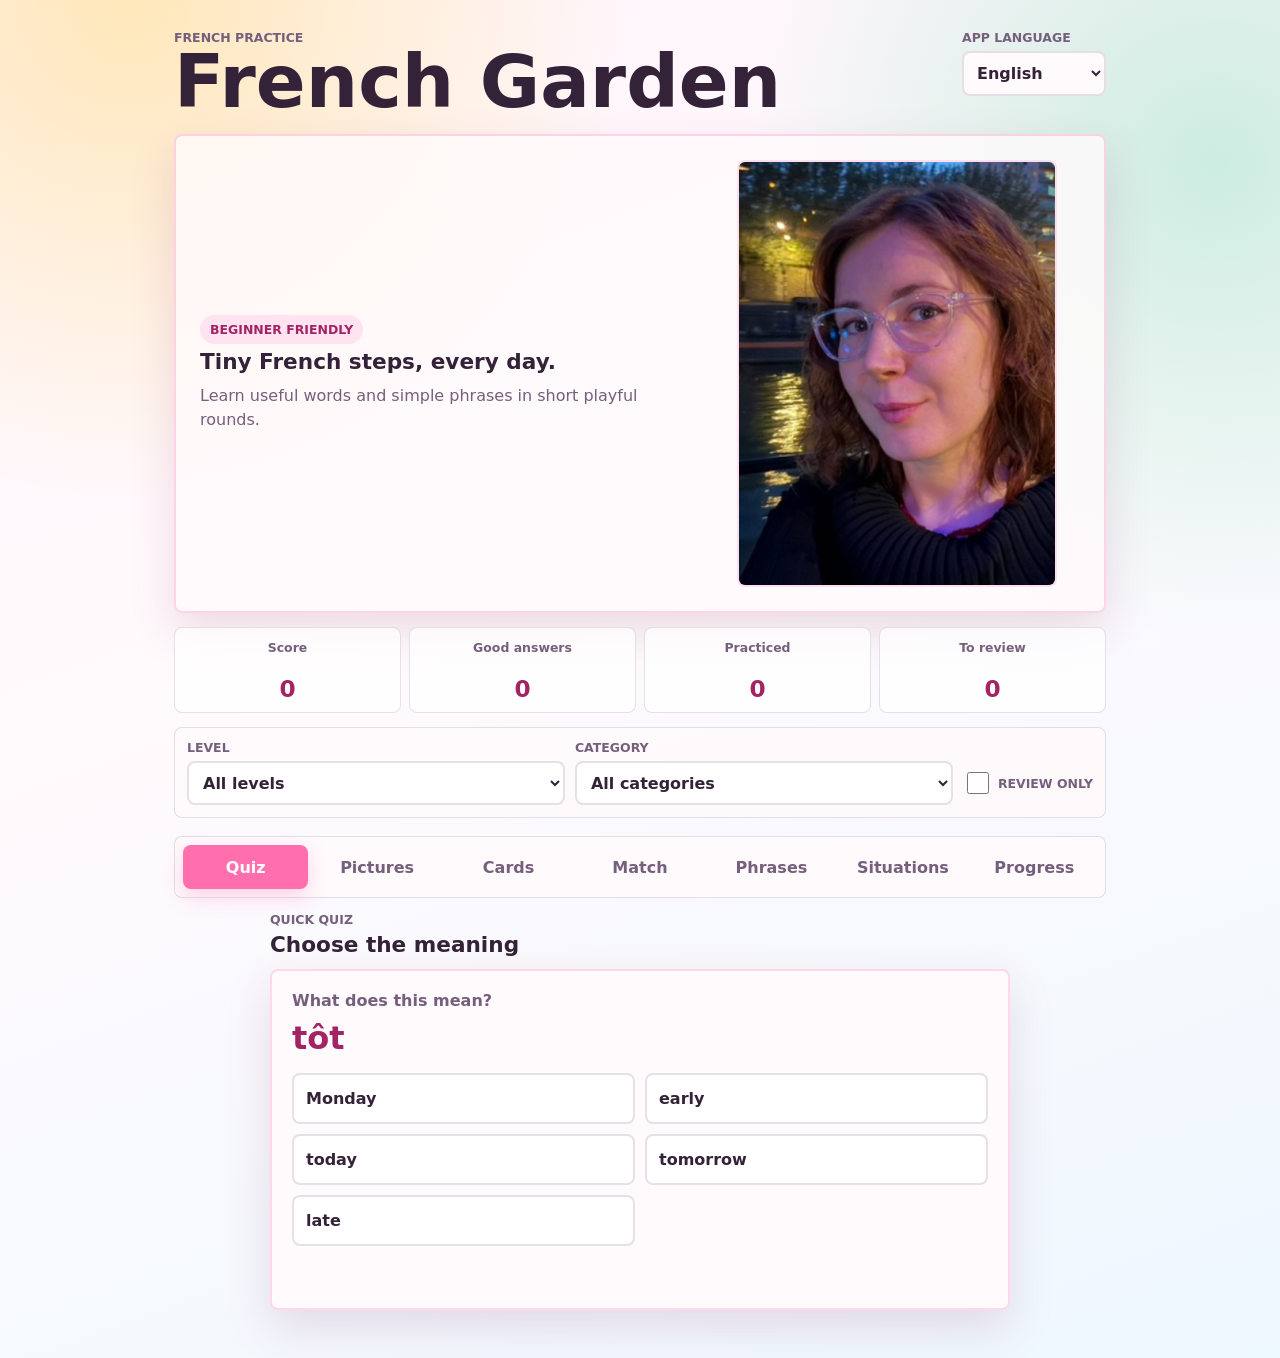
==== index.html @ 0cf95d6f "Fix level category filters" ====
<!doctype html>
<html lang="en">
  <head>
    <meta charset="UTF-8" />
    <meta name="viewport" content="width=device-width, initial-scale=1" />
    <meta
      name="description"
      content="A playful offline French practice app for beginners."
    />
    <title>French Garden</title>
    <link
      rel="icon"
      href="data:image/svg+xml,%3Csvg xmlns='http://www.w3.org/2000/svg' viewBox='0 0 64 64'%3E%3Crect width='64' height='64' rx='14' fill='%23ff6fae'/%3E%3Ccircle cx='32' cy='32' r='20' fill='%23fffafc'/%3E%3Cpath d='M22 35q10 10 20 0' fill='none' stroke='%23ff6fae' stroke-width='5' stroke-linecap='round'/%3E%3Ccircle cx='25' cy='27' r='4' fill='%23342238'/%3E%3Ccircle cx='39' cy='27' r='4' fill='%23342238'/%3E%3C/svg%3E"
    />
    <link rel="stylesheet" href="./styles.css?v=20260525-readable" />
  </head>
  <body>
    <div class="app-shell">
      <header class="topbar">
        <div>
          <p class="eyebrow" data-i18n="appLabel">French practice</p>
          <h1 data-i18n="title">French Garden</h1>
        </div>

        <label class="language-picker">
          <span data-i18n="languageLabel">App language</span>
          <select id="ui-language">
            <option value="en">English</option>
            <option value="be">Беларуская</option>
          </select>
        </label>
      </header>

      <main>
        <section class="hero-panel">
          <div>
            <p class="pill" data-i18n="levelPill">Beginner friendly</p>
            <h2 data-i18n="heroTitle">Tiny French steps, every day.</h2>
            <p data-i18n="heroCopy">
              Learn useful words and simple phrases in short playful rounds.
            </p>
          </div>
          <div class="hero-photo-frame">
            <img
              id="hero-photo"
              class="hero-photo"
              src="./assets/hero/hero-1.jpg"
              alt=""
            />
          </div>
        </section>

        <section class="stats-grid" aria-live="polite">
          <div>
            <span data-i18n="scoreLabel">Score</span>
            <strong id="score">0</strong>
          </div>
          <div>
            <span data-i18n="streakLabel">Good answers</span>
            <strong id="streak">0</strong>
          </div>
          <div>
            <span data-i18n="learnedLabel">Practiced</span>
            <strong id="practiced">0</strong>
          </div>
          <div>
            <span data-i18n="reviewLabel">To review</span>
            <strong id="review-count">0</strong>
          </div>
        </section>

        <section class="filter-panel" aria-label="Practice filters">
          <label>
            <span data-i18n="levelFilterLabel">Level</span>
            <select id="level-filter"></select>
          </label>
          <label>
            <span data-i18n="categoryFilterLabel">Category</span>
            <select id="category-filter"></select>
          </label>
          <label class="review-toggle">
            <input id="review-filter" type="checkbox" />
            <span data-i18n="reviewOnlyLabel">Review only</span>
          </label>
        </section>

        <nav class="tabs" aria-label="Practice sections">
          <button class="tab active" type="button" data-view="quiz">
            <span data-i18n="quizTab">Quiz</span>
          </button>
          <button class="tab" type="button" data-view="pictures">
            <span data-i18n="picturesTab">Pictures</span>
          </button>
          <button class="tab" type="button" data-view="cards">
            <span data-i18n="cardsTab">Cards</span>
          </button>
          <button class="tab" type="button" data-view="match">
            <span data-i18n="matchTab">Match</span>
          </button>
          <button class="tab" type="button" data-view="phrases">
            <span data-i18n="phrasesTab">Phrases</span>
          </button>
          <button class="tab" type="button" data-view="situations">
            <span data-i18n="situationsTab">Situations</span>
          </button>
          <button class="tab" type="button" data-view="progress">
            <span data-i18n="progressTab">Progress</span>
          </button>
        </nav>

        <section id="cards" class="view" aria-labelledby="cards-tab">
          <div class="section-heading">
            <div>
              <p class="eyebrow" data-i18n="cardsEyebrow">Vocabulary</p>
              <h2 data-i18n="cardsTitle">Tap, learn, remember</h2>
            </div>
            <button
              id="shuffle-card"
              class="icon-button"
              type="button"
              data-i18n-title="newCardTitle"
              title="New card"
            >
              ⇄
            </button>
          </div>

          <article class="flashcard" id="flashcard" tabindex="0">
            <p id="card-level"></p>
            <p id="card-category"></p>
            <h3 id="card-french"></h3>
            <p id="card-translation"></p>
            <div class="card-actions">
              <button id="previous-card" class="secondary-button" type="button">
                <span data-i18n="previousButton">Previous</span>
              </button>
              <button id="next-card" class="secondary-button" type="button">
                <span data-i18n="nextButton">Next</span>
              </button>
            </div>
            <div class="card-actions">
              <button id="know-card" class="success-button" type="button">
                <span data-i18n="knowButton">I know it</span>
              </button>
              <button id="review-card" class="warning-button" type="button">
                <span data-i18n="reviewButton">Review later</span>
              </button>
            </div>
          </article>
        </section>

        <section id="quiz" class="view active-view" aria-labelledby="quiz-tab">
          <div class="section-heading">
            <div>
              <p class="eyebrow" data-i18n="quizEyebrow">Quick quiz</p>
              <h2 data-i18n="quizTitle">Choose the meaning</h2>
            </div>
          </div>

          <article class="challenge-card">
            <p class="prompt" data-i18n="quizPrompt">What does this mean?</p>
            <h3 id="quiz-word"></h3>
            <div id="quiz-options" class="option-grid"></div>
            <p id="quiz-feedback" class="feedback"></p>
          </article>
        </section>

        <section id="pictures" class="view" aria-labelledby="pictures-tab">
          <div class="section-heading">
            <div>
              <p class="eyebrow" data-i18n="picturesEyebrow">Picture quiz</p>
              <h2 data-i18n="picturesTitle">Look, then pick French</h2>
            </div>
          </div>

          <article class="challenge-card picture-card">
            <p class="prompt" data-i18n="picturesPrompt">
              What is this in French?
            </p>
            <img id="picture-image" class="picture-image" alt="" />
            <div id="picture-options" class="option-grid"></div>
            <p id="picture-feedback" class="feedback"></p>
          </article>
        </section>

        <section id="match" class="view" aria-labelledby="match-tab">
          <div class="section-heading">
            <div>
              <p class="eyebrow" data-i18n="matchEyebrow">Memory match</p>
              <h2 data-i18n="matchTitle">Pair French with meaning</h2>
            </div>
            <button id="reset-match" class="secondary-button" type="button">
              <span data-i18n="resetButton">Reset</span>
            </button>
          </div>

          <div id="match-board" class="match-board">
            <div>
              <p class="match-row-label" data-i18n="matchFrenchLabel">French</p>
              <div id="match-french-row" class="match-row"></div>
            </div>
            <div>
              <p class="match-row-label" data-i18n="matchMeaningLabel">Meaning</p>
              <div id="match-meaning-row" class="match-row"></div>
            </div>
          </div>
        </section>

        <section id="phrases" class="view" aria-labelledby="phrases-tab">
          <div class="section-heading">
            <div>
              <p class="eyebrow" data-i18n="phrasesEyebrow">Useful phrases</p>
              <h2 data-i18n="phrasesTitle">Complete the sentence</h2>
            </div>
          </div>

          <article class="challenge-card">
            <p id="phrase-translation" class="prompt"></p>
            <h3 id="phrase-text"></h3>
            <div id="phrase-options" class="option-grid"></div>
            <p id="phrase-feedback" class="feedback"></p>
          </article>
        </section>

        <section id="situations" class="view" aria-labelledby="situations-tab">
          <div class="section-heading">
            <div>
              <p class="eyebrow" data-i18n="situationsEyebrow">Mini situations</p>
              <h2 data-i18n="situationsTitle">Practice real moments</h2>
            </div>
          </div>

          <div id="situations-board" class="situations-board"></div>
        </section>

        <section id="progress" class="view" aria-labelledby="progress-tab">
          <div class="progress-panel">
            <div class="section-heading">
              <div>
                <p class="eyebrow" data-i18n="progressEyebrow">Progress</p>
                <h2 data-i18n="progressTitle">Practice by category</h2>
              </div>
            </div>
            <div id="category-progress" class="category-progress"></div>
          </div>

          <div class="reward-panel">
            <div class="section-heading">
              <div>
                <p class="eyebrow" data-i18n="rewardsEyebrow">Rewards</p>
                <h2 data-i18n="rewardsTitle">Little rewards from Sylvain</h2>
              </div>
            </div>
            <p class="reward-instructions" data-i18n="rewardListInstructions">
              Open an unlocked reward, copy the reward image, then paste it in a message to Sylvain.
            </p>
            <div id="reward-list" class="reward-list"></div>
          </div>
        </section>
      </main>
    </div>

    <div id="reward-modal" class="reward-modal" hidden>
      <article
        class="reward-dialog"
        role="dialog"
        aria-modal="true"
        aria-labelledby="reward-modal-title"
      >
        <p class="eyebrow" data-i18n="rewardUnlockedEyebrow">Reward unlocked</p>
        <h2 id="reward-modal-title"></h2>
        <img id="reward-image" class="reward-image" alt="" />
        <p id="reward-modal-text"></p>
        <p class="reward-instructions" data-i18n="rewardCopyInstructions">
          Tap Copy reward image, then open Messages or WhatsApp and paste it to send it to Sylvain.
        </p>
        <div class="reward-actions">
          <button id="reward-copy" class="primary-button" type="button">
            <span data-i18n="copyRewardButton">Copy reward image</span>
          </button>
          <button id="reward-close" class="secondary-button" type="button">
            <span data-i18n="closeRewardButton">Close</span>
          </button>
        </div>
        <p id="reward-helper" class="reward-helper"></p>
      </article>
    </div>

    <script type="module" src="./app.js?v=20260525-filter-fix"></script>
  </body>
</html>
---- styles.css ----
:root {
  color-scheme: light;
  --ink: #342238;
  --muted: #765f7d;
  --pink: #ff6fae;
  --pink-soft: #ffe3f0;
  --mint: #74d7b2;
  --lemon: #ffd76a;
  --blue: #8ec7ff;
  --white: #fffafc;
  --line: rgba(82, 43, 91, 0.14);
  --shadow: 0 18px 45px rgba(145, 57, 107, 0.16);
}

* {
  box-sizing: border-box;
}

body {
  margin: 0;
  min-height: 100vh;
  font-family: Inter, ui-sans-serif, system-ui, -apple-system, BlinkMacSystemFont,
    "Segoe UI", sans-serif;
  background:
    radial-gradient(circle at 10% 0%, rgba(255, 215, 106, 0.45), transparent 28%),
    radial-gradient(circle at 95% 12%, rgba(116, 215, 178, 0.36), transparent 28%),
    linear-gradient(160deg, #fff4fb 0%, #fffafc 42%, #eef8ff 100%);
  color: var(--ink);
}

button,
input,
select {
  font: inherit;
}

button {
  min-height: 44px;
}

.app-shell {
  width: min(100%, 980px);
  margin: 0 auto;
  padding: 18px 14px 32px;
}

.topbar {
  display: flex;
  align-items: flex-start;
  justify-content: space-between;
  gap: 14px;
  margin-bottom: 18px;
}

.eyebrow,
.pill,
.language-picker span {
  margin: 0;
  color: var(--muted);
  font-size: 0.78rem;
  font-weight: 800;
  letter-spacing: 0;
  text-transform: uppercase;
}

h1,
h2,
h3,
p {
  overflow-wrap: anywhere;
}

h1 {
  margin: 2px 0 0;
  font-size: clamp(2rem, 11vw, 4.6rem);
  line-height: 0.94;
}

h2 {
  margin: 6px 0 0;
  font-size: 1.35rem;
  line-height: 1.1;
}

h3 {
  margin: 0;
  font-size: 2rem;
  line-height: 1.05;
}

.language-picker {
  display: grid;
  flex: 0 0 144px;
  gap: 6px;
}

.language-picker select {
  width: 100%;
  border: 2px solid var(--line);
  border-radius: 8px;
  background: var(--white);
  color: var(--ink);
  padding: 10px 9px;
  font-weight: 800;
}

.hero-panel {
  display: grid;
  grid-template-columns: 1fr;
  gap: 18px;
  overflow: hidden;
  border: 2px solid rgba(255, 111, 174, 0.28);
  border-radius: 8px;
  background: rgba(255, 250, 252, 0.78);
  box-shadow: var(--shadow);
  padding: 18px;
}

.hero-panel p:not(.pill) {
  max-width: 58ch;
  margin: 10px 0 0;
  color: var(--muted);
  font-size: 1rem;
  line-height: 1.5;
}

.pill {
  display: inline-flex;
  width: fit-content;
  border-radius: 999px;
  background: var(--pink-soft);
  color: #a22465;
  padding: 7px 10px;
}

.hero-photo-frame {
  justify-self: center;
  overflow: hidden;
  width: min(100%, 320px);
  aspect-ratio: 3 / 4;
  border: 2px solid rgba(255, 111, 174, 0.22);
  border-radius: 8px;
  background: rgba(255, 255, 255, 0.72);
}

.hero-photo {
  display: block;
  width: 100%;
  height: 100%;
  object-fit: cover;
  object-position: center;
}

.stats-grid {
  display: grid;
  grid-template-columns: repeat(4, minmax(0, 1fr));
  gap: 8px;
  margin: 14px 0;
}

.stats-grid div {
  display: grid;
  gap: 5px;
  border: 1px solid var(--line);
  border-radius: 8px;
  background: rgba(255, 255, 255, 0.72);
  padding: 12px 8px;
  text-align: center;
}

.stats-grid span {
  min-height: 32px;
  color: var(--muted);
  font-size: 0.78rem;
  font-weight: 800;
}

.stats-grid strong {
  color: #a22465;
  font-size: 1.45rem;
  line-height: 1;
}

.filter-panel,
.progress-panel,
.reward-panel {
  border: 1px solid var(--line);
  border-radius: 8px;
  background: rgba(255, 250, 252, 0.78);
  padding: 12px;
}

.filter-panel {
  display: grid;
  gap: 10px;
  margin-bottom: 14px;
}

.filter-panel label {
  display: grid;
  gap: 6px;
}

.filter-panel span {
  color: var(--muted);
  font-size: 0.78rem;
  font-weight: 900;
  text-transform: uppercase;
}

.filter-panel select {
  width: 100%;
  border: 2px solid var(--line);
  border-radius: 8px;
  background: white;
  color: var(--ink);
  min-height: 44px;
  padding: 8px 10px;
  font-weight: 800;
}

.review-toggle {
  display: flex !important;
  align-items: center;
  gap: 10px;
  min-height: 44px;
}

.review-toggle input {
  width: 22px;
  height: 22px;
  accent-color: var(--pink);
}

.progress-panel {
  margin-bottom: 0;
}

.reward-panel {
  display: grid;
  gap: 12px;
  margin-top: 14px;
}

.category-progress {
  display: grid;
  gap: 10px;
}

.progress-row {
  display: grid;
  gap: 6px;
}

.progress-row div {
  display: flex;
  justify-content: space-between;
  gap: 10px;
  color: var(--muted);
  font-size: 0.88rem;
  font-weight: 800;
}

.progress-row strong {
  color: var(--ink);
}

.progress-track {
  display: block;
  overflow: hidden;
  height: 9px;
  border-radius: 999px;
  background: rgba(118, 95, 125, 0.14);
}

.progress-track span {
  display: block;
  height: 100%;
  border-radius: inherit;
  background: linear-gradient(90deg, var(--pink), var(--mint));
}

.reward-list {
  display: grid;
  gap: 8px;
}

.reward-card {
  display: grid;
  grid-template-columns: 76px minmax(0, 1fr);
  align-items: center;
  gap: 10px;
  border: 1px solid var(--line);
  border-radius: 8px;
  background: rgba(255, 255, 255, 0.72);
  padding: 12px;
}

.reward-thumb {
  width: 76px;
  aspect-ratio: 1;
  border-radius: 8px;
  background: rgba(255, 255, 255, 0.72);
  object-fit: cover;
  object-position: center;
}

.reward-card-unlocked {
  border-color: rgba(116, 215, 178, 0.9);
  background: #e8fff5;
}

.reward-card div {
  display: grid;
  gap: 4px;
}

.reward-card strong {
  color: var(--ink);
}

.reward-card span,
.reward-helper,
.reward-instructions {
  color: var(--muted);
  font-size: 0.88rem;
  font-weight: 800;
}

.reward-instructions {
  margin: 0;
  line-height: 1.45;
}

.tabs {
  position: sticky;
  top: 0;
  z-index: 2;
  display: grid;
  grid-template-columns: repeat(7, minmax(0, 1fr));
  gap: 6px;
  margin: 18px 0 14px;
  padding: 8px;
  border: 1px solid var(--line);
  border-radius: 8px;
  background: rgba(255, 250, 252, 0.9);
  backdrop-filter: blur(14px);
}

.tab,
.icon-button,
.primary-button,
.secondary-button,
.answer-button,
.match-tile {
  border: 0;
  border-radius: 8px;
  cursor: pointer;
  font-weight: 900;
}

.tab {
  background: transparent;
  color: var(--muted);
  padding: 10px 5px;
}

.tab.active {
  background: var(--pink);
  color: white;
  box-shadow: 0 8px 20px rgba(255, 111, 174, 0.28);
}

.view {
  display: none;
}

.active-view {
  display: block;
}

.section-heading {
  display: flex;
  align-items: center;
  justify-content: space-between;
  gap: 12px;
  margin-bottom: 12px;
}

.icon-button,
.secondary-button {
  border: 1px solid var(--line);
  background: var(--white);
  color: var(--ink);
  padding: 0 14px;
}

.icon-button {
  width: 46px;
  font-size: 1.35rem;
}

.flashcard,
.challenge-card {
  border: 2px solid rgba(255, 111, 174, 0.24);
  border-radius: 8px;
  background: var(--white);
  box-shadow: var(--shadow);
  padding: 20px;
}

.challenge-card {
  position: relative;
  overflow: hidden;
}

.flashcard {
  display: grid;
  min-height: 330px;
  place-items: center;
  gap: 12px;
  text-align: center;
}

.flashcard p:first-child,
.flashcard p:nth-child(2) {
  margin: 0;
  border-radius: 999px;
  background: #e9fff6;
  color: #25785b;
  padding: 7px 11px;
  font-weight: 900;
}

.flashcard p:first-child {
  background: var(--pink-soft);
  color: #a22465;
}

.flashcard h3 {
  color: #a22465;
  font-size: clamp(2.7rem, 15vw, 5.5rem);
}

.flashcard p {
  margin: 0;
  color: var(--muted);
  font-size: 1.25rem;
  font-weight: 800;
}

.primary-button {
  display: inline-grid;
  place-items: center;
  text-align: center;
  text-decoration: none;
  width: 100%;
  background: var(--pink);
  color: white;
  padding: 13px 16px;
  box-shadow: 0 10px 22px rgba(255, 111, 174, 0.26);
}

.card-actions {
  display: grid;
  grid-template-columns: repeat(2, minmax(0, 1fr));
  gap: 8px;
  width: 100%;
}

.card-actions:last-child {
  grid-template-columns: repeat(2, minmax(0, 1fr));
}

.success-button,
.warning-button {
  border: 0;
  border-radius: 8px;
  color: var(--ink);
  cursor: pointer;
  font-weight: 900;
  padding: 12px 10px;
}

.success-button {
  background: #dffbee;
}

.warning-button {
  background: #fff0c7;
}

.prompt {
  margin: 0 0 12px;
  color: var(--muted);
  font-weight: 800;
}

.challenge-card h3 {
  margin-bottom: 18px;
  color: #a22465;
}

.option-grid {
  display: grid;
  gap: 10px;
}

.answer-button {
  width: 100%;
  border: 2px solid var(--line);
  background: white;
  color: var(--ink);
  padding: 14px 12px;
  text-align: left;
}

.answer-button:active,
.match-tile:active {
  transform: translateY(1px);
}

.feedback {
  min-height: 28px;
  margin: 14px 0 0;
  font-weight: 900;
}

.feedback.success {
  color: #24785a;
}

.feedback.error {
  color: #b93c65;
}

.empty-state {
  grid-column: 1 / -1;
  margin: 0;
  border: 2px dashed var(--line);
  border-radius: 8px;
  background: rgba(255, 250, 252, 0.78);
  color: var(--muted);
  padding: 16px;
  text-align: center;
  font-weight: 900;
}

.picture-image.is-empty {
  display: none;
}

.reward-modal[hidden] {
  display: none;
}

.reward-modal {
  position: fixed;
  inset: 0;
  z-index: 10;
  display: grid;
  place-items: center;
  background: rgba(52, 34, 56, 0.42);
  padding: 18px;
}

.reward-dialog {
  display: grid;
  gap: 12px;
  width: min(100%, 480px);
  max-height: calc(100vh - 36px);
  overflow: auto;
  border: 2px solid rgba(255, 111, 174, 0.32);
  border-radius: 8px;
  background: var(--white);
  box-shadow: var(--shadow);
  padding: 20px;
}

.reward-dialog h2,
.reward-dialog p {
  margin: 0;
}

.reward-dialog h2 {
  color: #a22465;
}

.reward-image {
  display: block;
  width: 100%;
  max-height: min(58vh, 520px);
  border: 2px solid var(--line);
  border-radius: 8px;
  background: rgba(255, 255, 255, 0.72);
  object-fit: contain;
  object-position: center;
}

.reward-dialog > p:not(.eyebrow):not(.reward-helper) {
  color: var(--muted);
  font-weight: 800;
}

.reward-actions {
  display: grid;
  gap: 8px;
}

.picture-card {
  display: grid;
  gap: 14px;
}

.picture-image {
  display: block;
  width: min(100%, 360px);
  aspect-ratio: 4 / 3;
  margin: 0 auto 6px;
  border: 2px solid var(--line);
  border-radius: 8px;
  background: white;
  box-shadow: 0 12px 24px rgba(52, 34, 56, 0.08);
  object-fit: cover;
}

.celebrate {
  animation: pop 0.42s ease-out;
}

.celebrate::after {
  content: "+10";
  display: inline-grid;
  place-items: center;
  min-width: 42px;
  min-height: 30px;
  margin-left: 8px;
  border-radius: 999px;
  background: var(--lemon);
  color: #6d4b00;
  font-size: 0.82rem;
  vertical-align: middle;
  animation: floatScore 0.68s ease-out both;
}

.match-board {
  display: grid;
  gap: 14px;
}

.match-board > div {
  display: grid;
  gap: 8px;
  border: 1px solid var(--line);
  border-radius: 8px;
  background: rgba(255, 250, 252, 0.72);
  padding: 10px;
}

.match-board > div:first-child {
  background: rgba(255, 227, 240, 0.62);
}

.match-board > div:last-child {
  background: rgba(233, 255, 246, 0.66);
}

.match-row-label {
  margin: 0;
  color: var(--muted);
  font-size: 0.78rem;
  font-weight: 900;
  text-transform: uppercase;
}

.match-row {
  display: grid;
  grid-template-columns: repeat(2, minmax(0, 1fr));
  gap: 9px;
}

.situations-board {
  display: grid;
  gap: 12px;
}

.situation-card {
  display: grid;
  gap: 14px;
  border: 2px solid rgba(255, 111, 174, 0.24);
  border-radius: 8px;
  background: var(--white);
  box-shadow: var(--shadow);
  padding: 16px;
}

.situation-card p,
.situation-card span {
  margin: 0;
  color: var(--muted);
  font-weight: 800;
}

.situation-card p {
  color: #a22465;
  font-size: 0.78rem;
  text-transform: uppercase;
}

.situation-card h3 {
  margin: 4px 0 6px;
  color: var(--ink);
  font-size: 1.35rem;
}

.situation-lines {
  display: grid;
  gap: 8px;
}

.situation-line {
  display: grid;
  gap: 4px;
  width: 100%;
  border: 2px solid var(--line);
  border-radius: 8px;
  background: white;
  color: var(--ink);
  cursor: pointer;
  padding: 12px;
  text-align: left;
}

.situation-line strong,
.situation-line span {
  overflow-wrap: anywhere;
}

.situation-line span {
  color: var(--muted);
  font-weight: 800;
}

.match-tile {
  min-height: 72px;
  border: 2px solid var(--line);
  background: white;
  color: var(--ink);
  padding: 10px;
}

.match-tile-fr {
  background: #fffafc;
  color: #a22465;
}

.match-tile-translation {
  background: white;
}

.match-tile.selected {
  border-color: var(--pink);
  background: var(--pink-soft);
}

.match-tile.matched {
  border-color: rgba(116, 215, 178, 0.9);
  background: #e8fff5;
  color: #24785a;
}

.shake {
  animation: shake 0.42s ease-in-out;
}

@keyframes shake {
  20%,
  60% {
    transform: translateX(-5px);
  }

  40%,
  80% {
    transform: translateX(5px);
  }
}

@keyframes pop {
  45% {
    transform: scale(1.05);
  }
}

@keyframes floatScore {
  from {
    opacity: 0;
    transform: translateY(6px) scale(0.9);
  }

  40% {
    opacity: 1;
  }

  to {
    opacity: 0;
    transform: translateY(-12px) scale(1.06);
  }
}

@media (min-width: 720px) {
  .app-shell {
    padding: 30px 24px 48px;
  }

  .hero-panel {
    grid-template-columns: minmax(0, 1.15fr) minmax(260px, 0.85fr);
    align-items: center;
    padding: 24px;
  }

  .filter-panel {
    grid-template-columns: 1fr 1fr auto;
    align-items: end;
  }

  .view {
    max-width: 740px;
    margin: 0 auto;
  }

  .option-grid {
    grid-template-columns: repeat(2, minmax(0, 1fr));
  }

  .match-row {
    grid-template-columns: repeat(5, minmax(0, 1fr));
  }

  .situations-board {
    grid-template-columns: repeat(2, minmax(0, 1fr));
  }
}

@media (max-width: 640px) {
  .app-shell {
    padding: 12px 10px 28px;
  }

  .topbar {
    display: grid;
    gap: 8px;
    margin-bottom: 10px;
  }

  h1 {
    font-size: 2.1rem;
  }

  .hero-panel {
    grid-template-columns: minmax(0, 1fr) 74px;
    align-items: center;
    gap: 10px;
    margin-bottom: 10px;
    padding: 10px;
  }

  .hero-panel .pill,
  .hero-panel p:not(.pill) {
    display: none;
  }

  .hero-panel h2 {
    margin: 0;
    font-size: 1.05rem;
  }

  .hero-photo-frame {
    width: 74px;
    aspect-ratio: 1;
  }

  .language-picker {
    width: 100%;
    grid-template-columns: 1fr;
  }

  .stats-grid {
    grid-template-columns: repeat(4, minmax(0, 1fr));
    gap: 5px;
    margin: 8px 0;
  }

  .stats-grid div {
    gap: 2px;
    padding: 7px 4px;
  }

  .stats-grid span {
    min-height: 0;
    font-size: 0.62rem;
  }

  .stats-grid strong {
    font-size: 1.05rem;
  }

  .filter-panel {
    grid-template-columns: minmax(0, 1fr) minmax(0, 1fr);
    gap: 7px;
    margin-bottom: 8px;
    padding: 8px;
  }

  .filter-panel select,
  .review-toggle {
    min-height: 38px;
  }

  .filter-panel span {
    font-size: 0.66rem;
  }

  .review-toggle {
    grid-column: 1 / -1;
    justify-content: center;
  }

  .tab {
    min-width: max-content;
    min-height: 38px;
    padding: 8px 11px;
    font-size: 0.78rem;
  }

  .tabs {
    display: flex;
    gap: 5px;
    overflow-x: auto;
    margin: 8px -10px 10px;
    padding: 7px 10px;
    border-left: 0;
    border-right: 0;
    border-radius: 0;
    scrollbar-width: none;
  }

  .tabs::-webkit-scrollbar {
    display: none;
  }

  .section-heading {
    margin-bottom: 8px;
  }

  .flashcard,
  .challenge-card {
    padding: 14px;
  }

  .flashcard {
    min-height: 250px;
  }

  .card-actions {
    grid-template-columns: 1fr;
  }

  .card-actions:last-child {
    grid-template-columns: 1fr;
  }

  .reward-card {
    grid-template-columns: 64px minmax(0, 1fr);
  }

  .reward-thumb {
    width: 64px;
  }
}
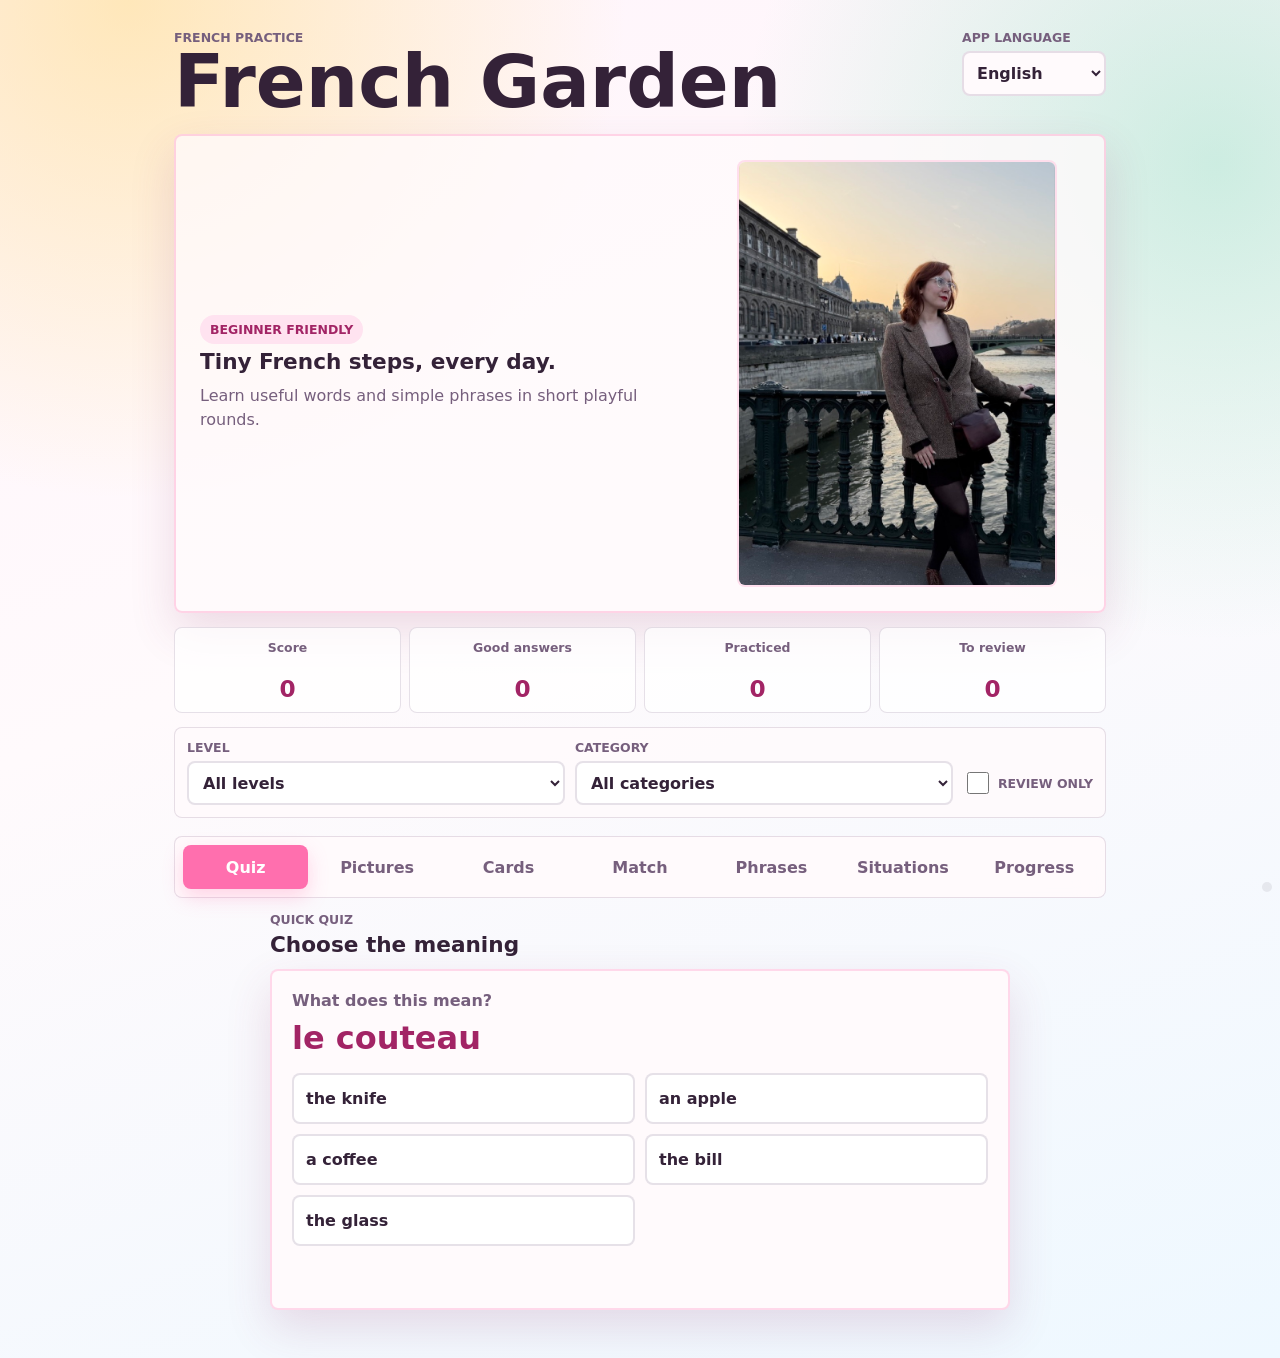
==== commit abb9d79f: "Add hidden Codex tracking toggle" ====
--- a/index.html
+++ b/index.html
@@ -12,7 +12,7 @@
       rel="icon"
       href="data:image/svg+xml,%3Csvg xmlns='http://www.w3.org/2000/svg' viewBox='0 0 64 64'%3E%3Crect width='64' height='64' rx='14' fill='%23ff6fae'/%3E%3Ccircle cx='32' cy='32' r='20' fill='%23fffafc'/%3E%3Cpath d='M22 35q10 10 20 0' fill='none' stroke='%23ff6fae' stroke-width='5' stroke-linecap='round'/%3E%3Ccircle cx='25' cy='27' r='4' fill='%23342238'/%3E%3Ccircle cx='39' cy='27' r='4' fill='%23342238'/%3E%3C/svg%3E"
     />
-    <link rel="stylesheet" href="./styles.css?v=20260525-readable" />
+    <link rel="stylesheet" href="./styles.css?v=20260525-test-toggle" />
   </head>
   <body>
     <div class="app-shell">
@@ -286,6 +286,15 @@
       </article>
     </div>
 
-    <script type="module" src="./app.js?v=20260525-filter-fix"></script>
+    <button
+      id="codex-test-mode"
+      class="codex-test-mode"
+      type="button"
+      aria-label="Codex test mode"
+      aria-pressed="false"
+      title="Codex test mode off"
+    ></button>
+
+    <script type="module" src="./app.js?v=20260525-test-toggle"></script>
   </body>
 </html>
--- a/styles.css
+++ b/styles.css
@@ -36,6 +36,27 @@
 
 button {
   min-height: 44px;
+}
+
+.codex-test-mode {
+  background: var(--ink);
+  border: 0;
+  border-radius: 999px;
+  bottom: 8px;
+  cursor: pointer;
+  height: 10px;
+  min-height: 10px;
+  opacity: 0.08;
+  padding: 0;
+  position: fixed;
+  right: 8px;
+  width: 10px;
+  z-index: 20;
+}
+
+.codex-test-mode.is-active {
+  background: var(--pink);
+  opacity: 0.55;
 }
 
 .app-shell {
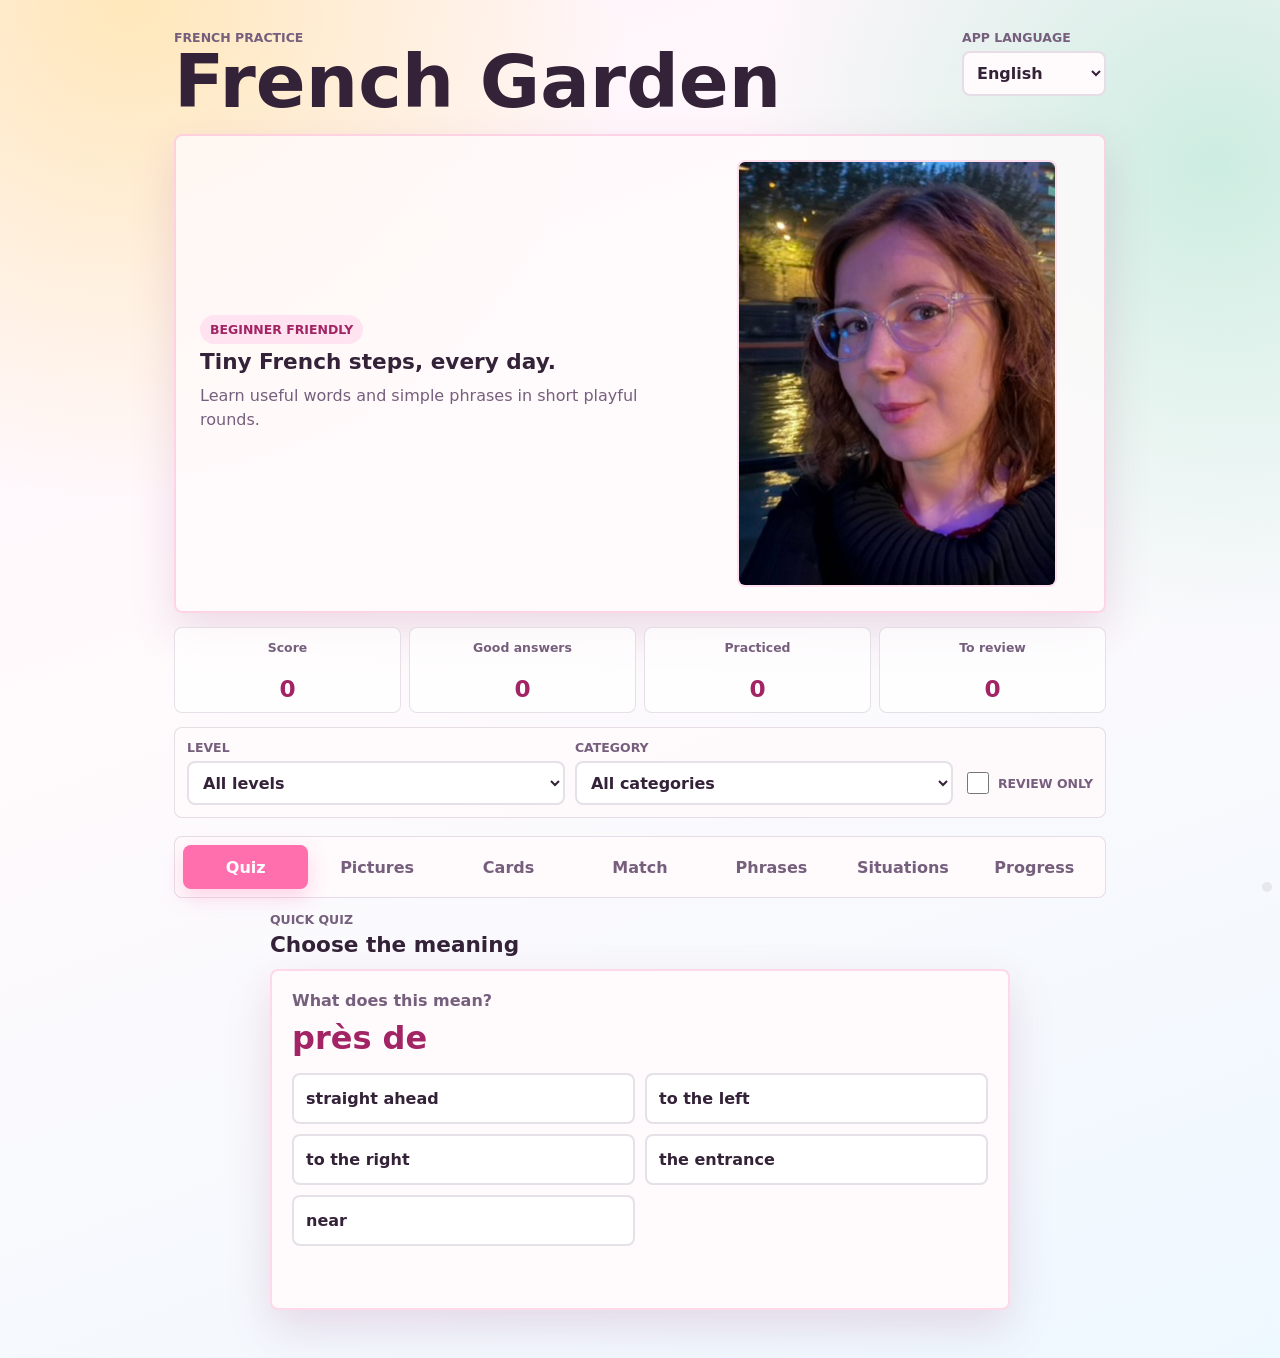
==== commit a8ed8d47: "Hide locked reward details" ====
--- a/index.html
+++ b/index.html
@@ -12,7 +12,7 @@
       rel="icon"
       href="data:image/svg+xml,%3Csvg xmlns='http://www.w3.org/2000/svg' viewBox='0 0 64 64'%3E%3Crect width='64' height='64' rx='14' fill='%23ff6fae'/%3E%3Ccircle cx='32' cy='32' r='20' fill='%23fffafc'/%3E%3Cpath d='M22 35q10 10 20 0' fill='none' stroke='%23ff6fae' stroke-width='5' stroke-linecap='round'/%3E%3Ccircle cx='25' cy='27' r='4' fill='%23342238'/%3E%3Ccircle cx='39' cy='27' r='4' fill='%23342238'/%3E%3C/svg%3E"
     />
-    <link rel="stylesheet" href="./styles.css?v=20260525-test-toggle" />
+    <link rel="stylesheet" href="./styles.css?v=20260525-mystery-rewards" />
   </head>
   <body>
     <div class="app-shell">
@@ -295,6 +295,6 @@
       title="Codex test mode off"
     ></button>
 
-    <script type="module" src="./app.js?v=20260525-test-toggle"></script>
+    <script type="module" src="./app.js?v=20260525-mystery-rewards"></script>
   </body>
 </html>
--- a/styles.css
+++ b/styles.css
@@ -313,7 +313,7 @@
   gap: 10px;
   border: 1px solid var(--line);
   border-radius: 8px;
-  background: rgba(255, 255, 255, 0.72);
+  background: rgba(238, 232, 240, 0.72);
   padding: 12px;
 }
 
@@ -324,11 +324,18 @@
   background: rgba(255, 255, 255, 0.72);
   object-fit: cover;
   object-position: center;
+  filter: grayscale(1) blur(4px);
+  opacity: 0.32;
 }
 
 .reward-card-unlocked {
   border-color: rgba(116, 215, 178, 0.9);
   background: #e8fff5;
+}
+
+.reward-card-unlocked .reward-thumb {
+  filter: none;
+  opacity: 1;
 }
 
 .reward-card div {
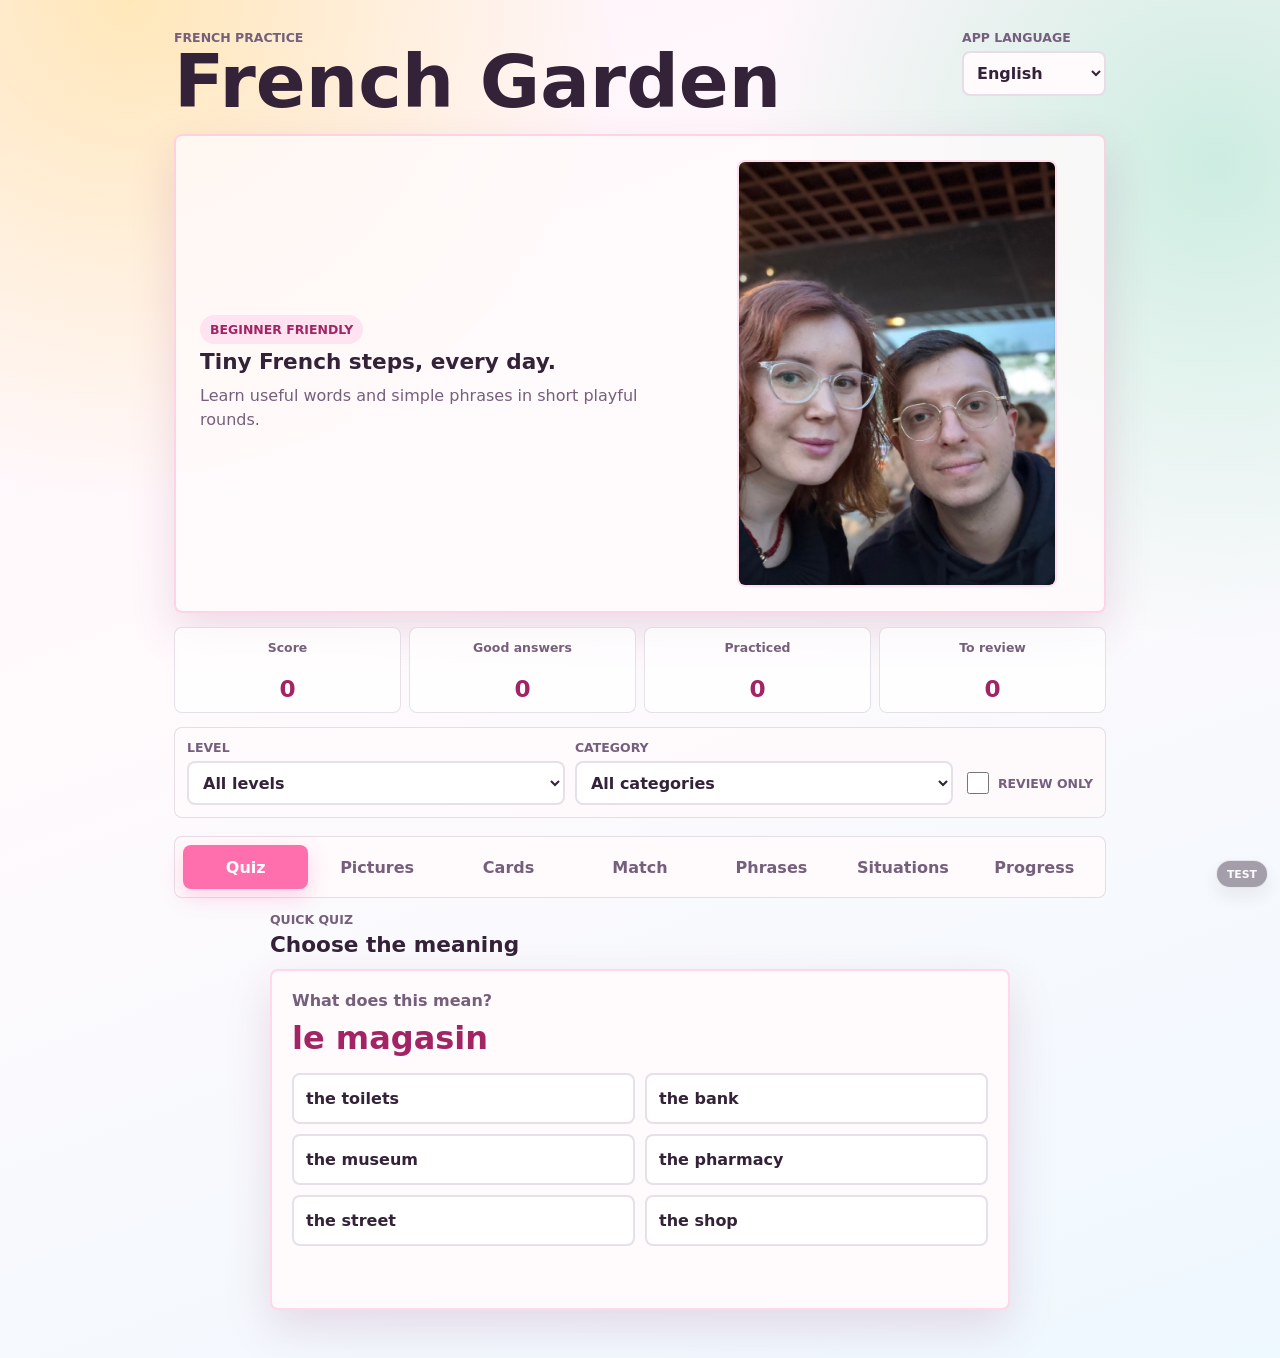
==== commit 7b39ea7c: "Make test mode toggle visible" ====
--- a/index.html
+++ b/index.html
@@ -12,7 +12,7 @@
       rel="icon"
       href="data:image/svg+xml,%3Csvg xmlns='http://www.w3.org/2000/svg' viewBox='0 0 64 64'%3E%3Crect width='64' height='64' rx='14' fill='%23ff6fae'/%3E%3Ccircle cx='32' cy='32' r='20' fill='%23fffafc'/%3E%3Cpath d='M22 35q10 10 20 0' fill='none' stroke='%23ff6fae' stroke-width='5' stroke-linecap='round'/%3E%3Ccircle cx='25' cy='27' r='4' fill='%23342238'/%3E%3Ccircle cx='39' cy='27' r='4' fill='%23342238'/%3E%3C/svg%3E"
     />
-    <link rel="stylesheet" href="./styles.css?v=20260525-mystery-rewards" />
+    <link rel="stylesheet" href="./styles.css?v=20260525-test-visible" />
   </head>
   <body>
     <div class="app-shell">
@@ -293,8 +293,11 @@
       aria-label="Codex test mode"
       aria-pressed="false"
       title="Codex test mode off"
-    ></button>
-
-    <script type="module" src="./app.js?v=20260525-mystery-rewards"></script>
+    >
+      Test
+    </button>
+    <div id="codex-test-toast" class="codex-test-toast" role="status" aria-live="polite"></div>
+
+    <script type="module" src="./app.js?v=20260525-test-visible-toast"></script>
   </body>
 </html>
--- a/styles.css
+++ b/styles.css
@@ -40,23 +40,50 @@
 
 .codex-test-mode {
   background: var(--ink);
-  border: 0;
+  border: 1px solid rgba(255, 255, 255, 0.78);
   border-radius: 999px;
-  bottom: 8px;
+  bottom: 12px;
+  box-shadow: 0 8px 18px rgba(52, 34, 56, 0.18);
+  color: white;
   cursor: pointer;
-  height: 10px;
-  min-height: 10px;
-  opacity: 0.08;
-  padding: 0;
+  font-size: 0.68rem;
+  font-weight: 900;
+  height: 28px;
+  min-height: 28px;
+  opacity: 0.42;
+  padding: 0 10px;
   position: fixed;
-  right: 8px;
-  width: 10px;
+  right: 12px;
+  text-transform: uppercase;
+  width: auto;
   z-index: 20;
 }
 
 .codex-test-mode.is-active {
   background: var(--pink);
-  opacity: 0.55;
+  opacity: 0.95;
+}
+
+.codex-test-toast {
+  background: rgba(52, 34, 56, 0.92);
+  border-radius: 8px;
+  bottom: 48px;
+  color: white;
+  font-size: 0.82rem;
+  font-weight: 900;
+  opacity: 0;
+  padding: 9px 12px;
+  pointer-events: none;
+  position: fixed;
+  right: 12px;
+  transform: translateY(6px);
+  transition: opacity 0.18s ease, transform 0.18s ease;
+  z-index: 20;
+}
+
+.codex-test-toast.is-visible {
+  opacity: 1;
+  transform: translateY(0);
 }
 
 .app-shell {
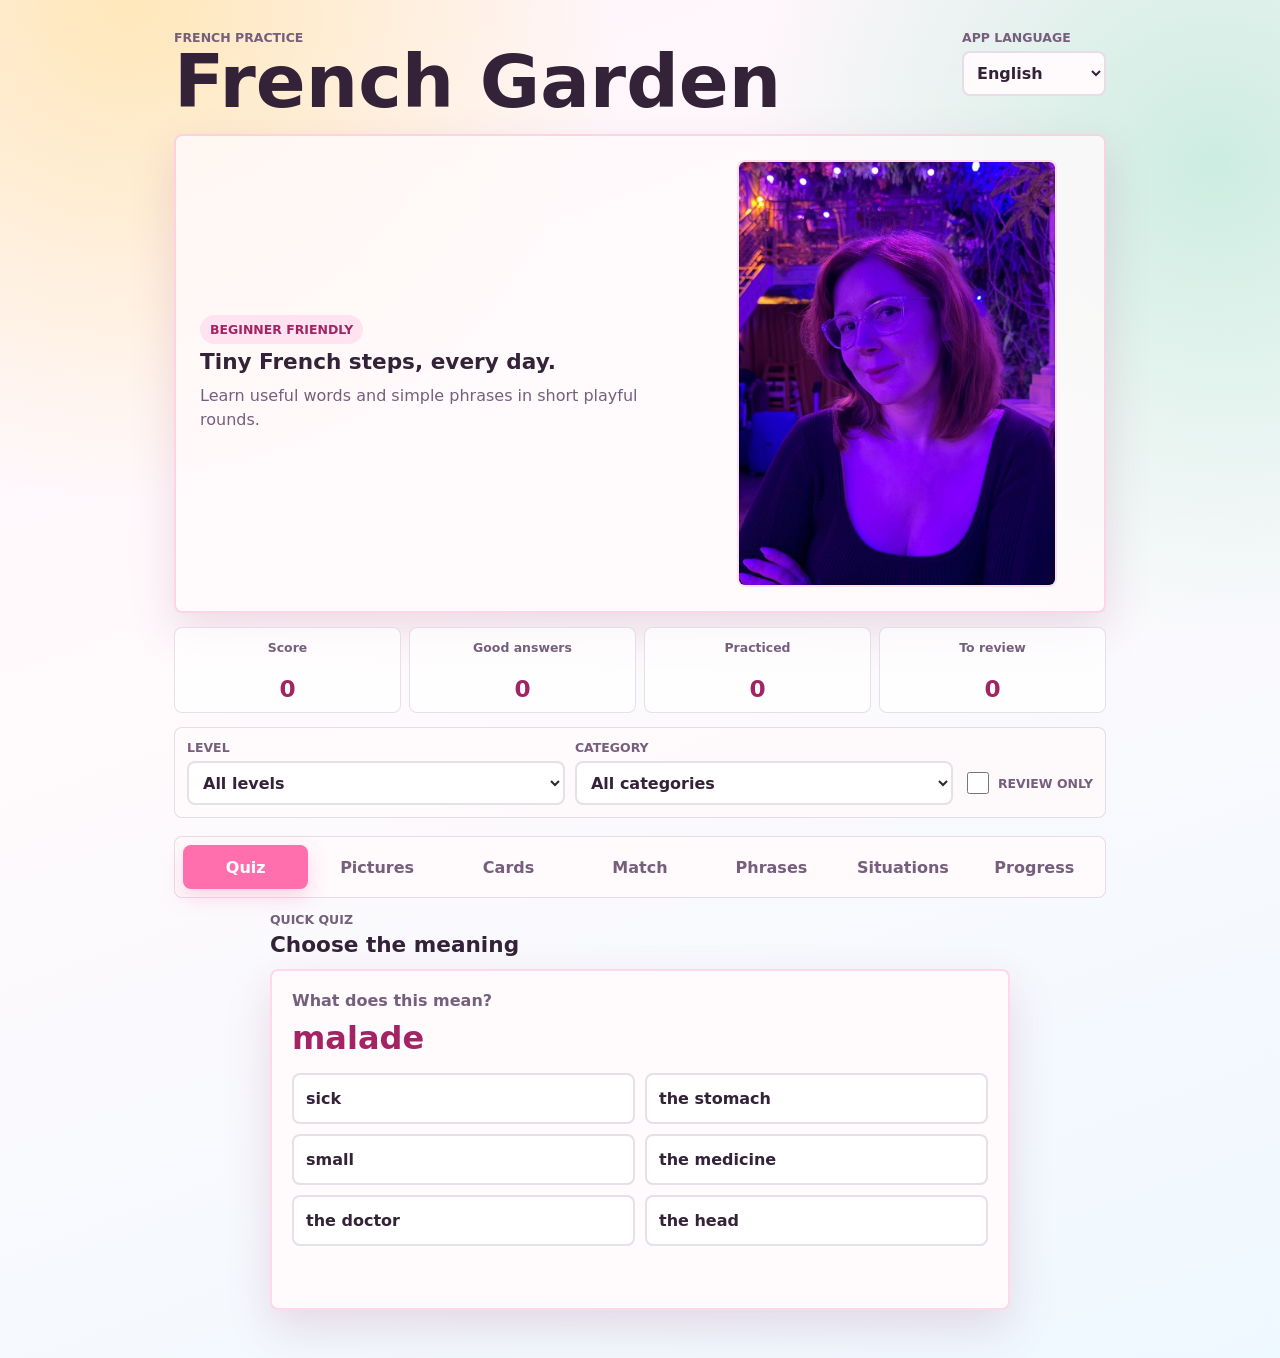
==== commit c74a68fe: "Move test toggle into progress section" ====
--- a/index.html
+++ b/index.html
@@ -256,6 +256,19 @@
             </p>
             <div id="reward-list" class="reward-list"></div>
           </div>
+
+          <div class="test-mode-row">
+            <button
+              id="codex-test-mode"
+              class="codex-test-mode"
+              type="button"
+              aria-label="Codex test mode"
+              aria-pressed="false"
+              title="Codex test mode off"
+            >
+              Test
+            </button>
+          </div>
         </section>
       </main>
     </div>
@@ -286,18 +299,8 @@
       </article>
     </div>
 
-    <button
-      id="codex-test-mode"
-      class="codex-test-mode"
-      type="button"
-      aria-label="Codex test mode"
-      aria-pressed="false"
-      title="Codex test mode off"
-    >
-      Test
-    </button>
     <div id="codex-test-toast" class="codex-test-toast" role="status" aria-live="polite"></div>
 
-    <script type="module" src="./app.js?v=20260525-test-visible-toast"></script>
+    <script type="module" src="./app.js?v=20260525-test-progress"></script>
   </body>
 </html>
--- a/styles.css
+++ b/styles.css
@@ -42,7 +42,6 @@
   background: var(--ink);
   border: 1px solid rgba(255, 255, 255, 0.78);
   border-radius: 999px;
-  bottom: 12px;
   box-shadow: 0 8px 18px rgba(52, 34, 56, 0.18);
   color: white;
   cursor: pointer;
@@ -52,11 +51,8 @@
   min-height: 28px;
   opacity: 0.42;
   padding: 0 10px;
-  position: fixed;
-  right: 12px;
   text-transform: uppercase;
   width: auto;
-  z-index: 20;
 }
 
 .codex-test-mode.is-active {
@@ -84,6 +80,13 @@
 .codex-test-toast.is-visible {
   opacity: 1;
   transform: translateY(0);
+}
+
+.test-mode-row {
+  display: flex;
+  justify-content: flex-end;
+  margin-top: 10px;
+  padding-right: 2px;
 }
 
 .app-shell {
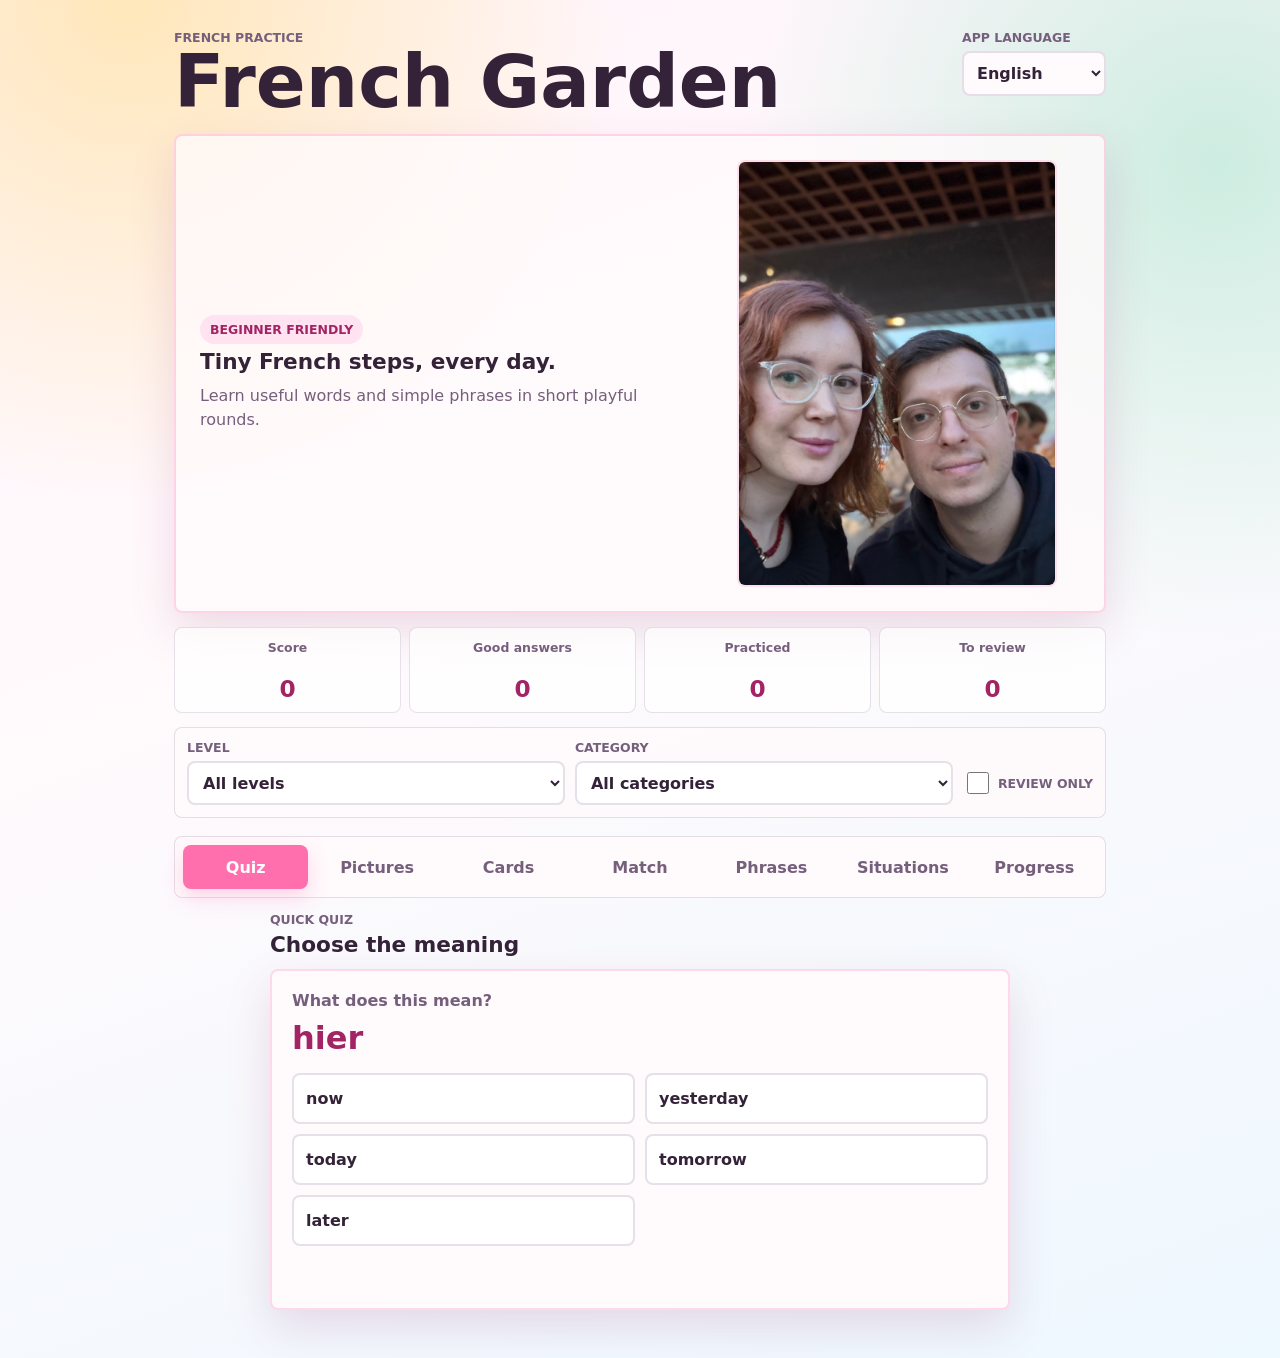
==== commit b3b9187a: "Bust test toggle style cache" ====
--- a/index.html
+++ b/index.html
@@ -12,7 +12,7 @@
       rel="icon"
       href="data:image/svg+xml,%3Csvg xmlns='http://www.w3.org/2000/svg' viewBox='0 0 64 64'%3E%3Crect width='64' height='64' rx='14' fill='%23ff6fae'/%3E%3Ccircle cx='32' cy='32' r='20' fill='%23fffafc'/%3E%3Cpath d='M22 35q10 10 20 0' fill='none' stroke='%23ff6fae' stroke-width='5' stroke-linecap='round'/%3E%3Ccircle cx='25' cy='27' r='4' fill='%23342238'/%3E%3Ccircle cx='39' cy='27' r='4' fill='%23342238'/%3E%3C/svg%3E"
     />
-    <link rel="stylesheet" href="./styles.css?v=20260525-test-visible" />
+    <link rel="stylesheet" href="./styles.css?v=20260525-test-progress" />
   </head>
   <body>
     <div class="app-shell">
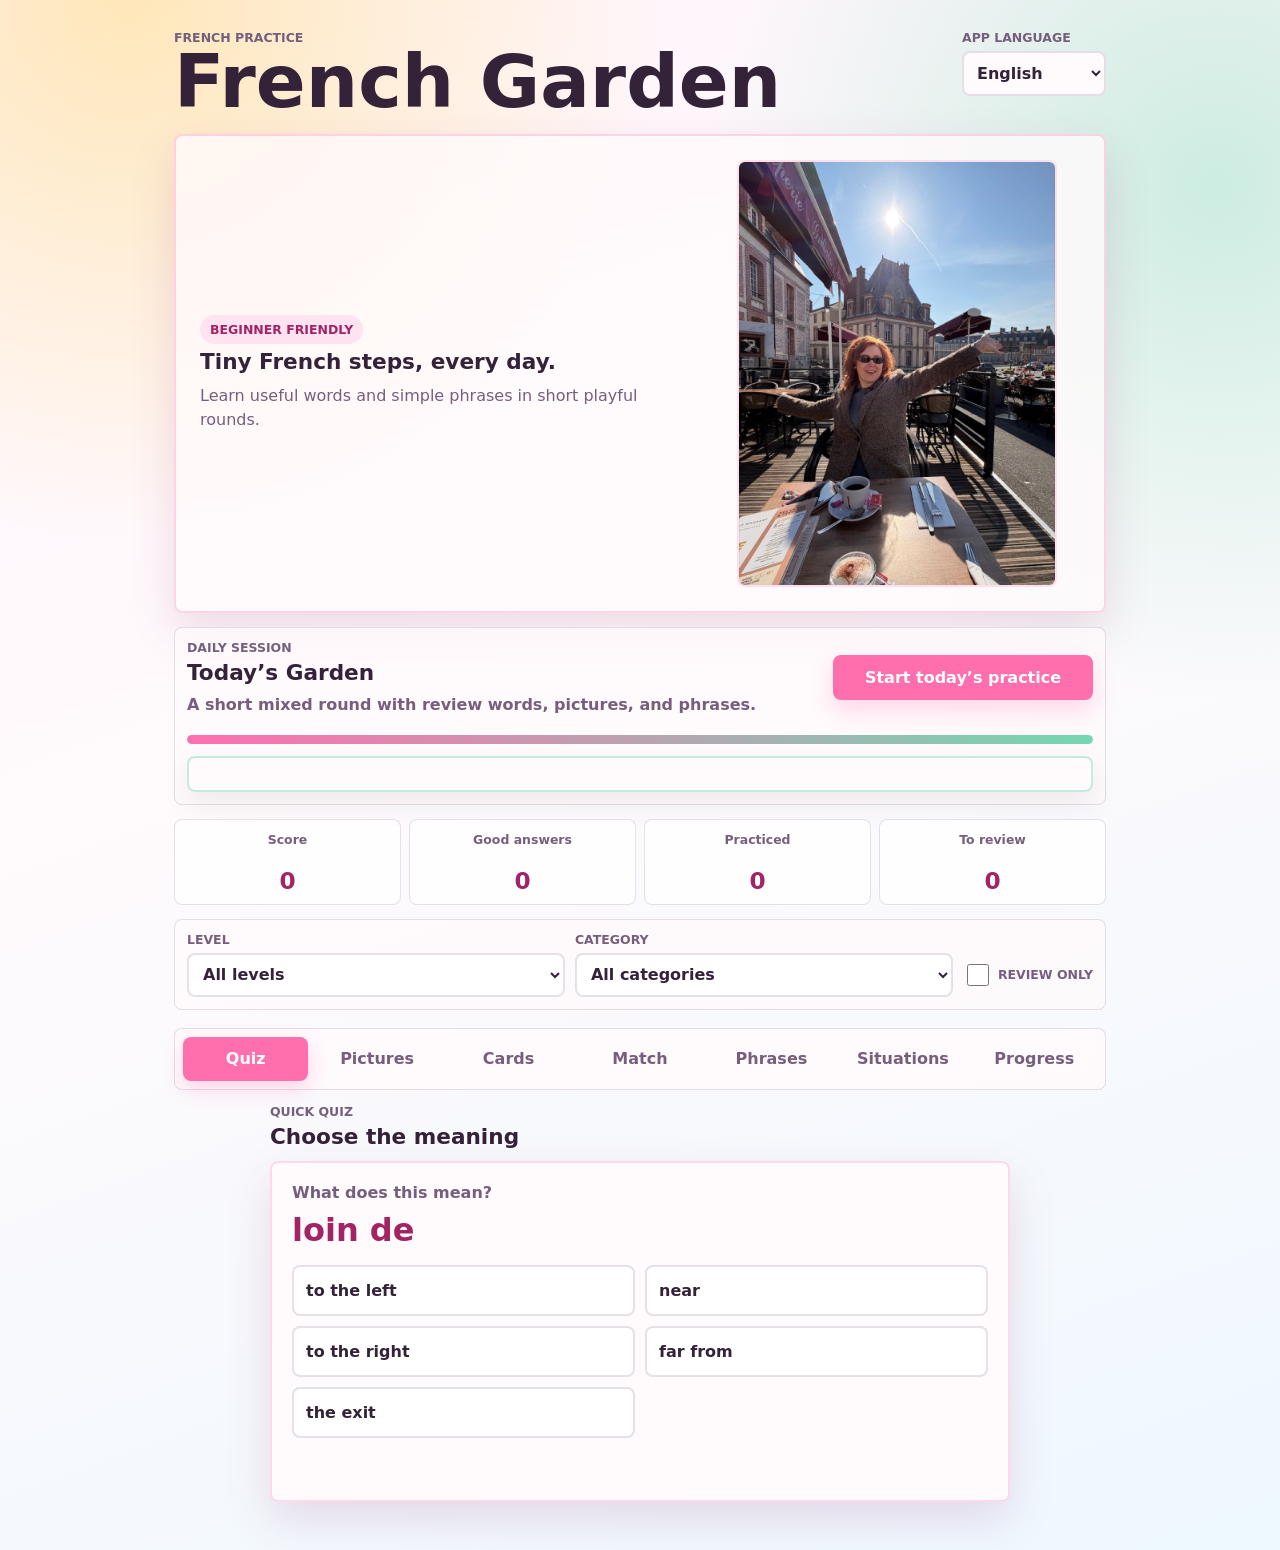
==== commit 1a91e603: "Add daily practice session" ====
--- a/index.html
+++ b/index.html
@@ -50,6 +50,31 @@
           </div>
         </section>
 
+        <section class="today-panel" aria-live="polite">
+          <div class="today-intro">
+            <div>
+              <p class="eyebrow" data-i18n="todayEyebrow">Daily session</p>
+              <h2 data-i18n="todayTitle">Today’s Garden</h2>
+              <p data-i18n="todayCopy">
+                A short mixed round with review words, pictures, and phrases.
+              </p>
+            </div>
+            <button id="today-start" class="primary-button today-start-button" type="button">
+              <span data-i18n="todayStartButton">Start today’s practice</span>
+            </button>
+          </div>
+
+          <div id="today-session" class="today-session" hidden>
+            <div class="today-meter">
+              <span id="today-progress-label"></span>
+              <span class="progress-track">
+                <span id="today-progress-bar"></span>
+              </span>
+            </div>
+            <article id="today-card" class="today-card"></article>
+          </div>
+        </section>
+
         <section class="stats-grid" aria-live="polite">
           <div>
             <span data-i18n="scoreLabel">Score</span>
--- a/styles.css
+++ b/styles.css
@@ -234,11 +234,101 @@
 
 .filter-panel,
 .progress-panel,
-.reward-panel {
+.reward-panel,
+.today-panel {
   border: 1px solid var(--line);
   border-radius: 8px;
   background: rgba(255, 250, 252, 0.78);
   padding: 12px;
+}
+
+.today-panel {
+  display: grid;
+  gap: 12px;
+  margin: 14px 0;
+}
+
+.today-intro {
+  display: grid;
+  gap: 12px;
+}
+
+.today-intro p:not(.eyebrow) {
+  margin: 8px 0 0;
+  color: var(--muted);
+  font-weight: 800;
+  line-height: 1.45;
+}
+
+.today-start-button {
+  align-self: center;
+}
+
+.today-session {
+  display: grid;
+  gap: 12px;
+}
+
+.today-meter {
+  display: grid;
+  gap: 7px;
+  color: var(--muted);
+  font-size: 0.82rem;
+  font-weight: 900;
+  text-transform: uppercase;
+}
+
+.today-card {
+  display: grid;
+  gap: 12px;
+  border: 2px solid rgba(116, 215, 178, 0.42);
+  border-radius: 8px;
+  background: var(--white);
+  box-shadow: 0 12px 28px rgba(52, 34, 56, 0.08);
+  padding: 16px;
+}
+
+.today-card-heading {
+  display: grid;
+  gap: 7px;
+}
+
+.today-card-heading h3,
+.today-empty h3 {
+  color: #a22465;
+  font-size: 1.75rem;
+}
+
+.today-card-heading p:not(.eyebrow),
+.today-empty p,
+.today-summary-stat,
+.today-summary-review {
+  margin: 0;
+  color: var(--muted);
+  font-weight: 800;
+  line-height: 1.45;
+}
+
+.today-picture {
+  display: block;
+  width: min(100%, 300px);
+  aspect-ratio: 4 / 3;
+  justify-self: center;
+  border: 2px solid var(--line);
+  border-radius: 8px;
+  background: white;
+  object-fit: cover;
+}
+
+.today-actions {
+  display: grid;
+  grid-template-columns: repeat(2, minmax(0, 1fr));
+  gap: 9px;
+}
+
+.today-empty {
+  display: grid;
+  gap: 10px;
 }
 
 .filter-panel {
@@ -571,6 +661,16 @@
   color: var(--ink);
   padding: 14px 12px;
   text-align: left;
+}
+
+.answer-button:disabled {
+  cursor: default;
+  opacity: 0.74;
+}
+
+.answer-button.is-selected {
+  border-color: var(--pink);
+  background: var(--pink-soft);
 }
 
 .answer-button:active,
@@ -881,6 +981,11 @@
     align-items: end;
   }
 
+  .today-intro {
+    grid-template-columns: minmax(0, 1fr) minmax(220px, 260px);
+    align-items: center;
+  }
+
   .view {
     max-width: 740px;
     margin: 0 auto;
@@ -901,6 +1006,7 @@
 
 @media (max-width: 640px) {
   .app-shell {
+    overflow-x: clip;
     padding: 12px 10px 28px;
   }
 
@@ -983,7 +1089,34 @@
     justify-content: center;
   }
 
+  .today-panel {
+    margin: 10px 0;
+    padding: 10px;
+  }
+
+  .today-intro {
+    gap: 9px;
+  }
+
+  .today-intro p:not(.eyebrow) {
+    font-size: 0.85rem;
+  }
+
+  .today-card {
+    padding: 14px;
+  }
+
+  .today-card-heading h3,
+  .today-empty h3 {
+    font-size: 1.35rem;
+  }
+
+  .today-actions {
+    grid-template-columns: 1fr;
+  }
+
   .tab {
+    flex: 0 0 auto;
     min-width: max-content;
     min-height: 38px;
     padding: 8px 11px;
@@ -994,16 +1127,21 @@
     display: flex;
     gap: 5px;
     overflow-x: auto;
-    margin: 8px -10px 10px;
-    padding: 7px 10px;
-    border-left: 0;
-    border-right: 0;
-    border-radius: 0;
-    scrollbar-width: none;
+    max-width: 100%;
+    margin: 8px 0 10px;
+    padding: 7px;
+    scroll-padding-inline: 8px;
+    scrollbar-width: thin;
+    mask-image: linear-gradient(90deg, transparent 0, black 18px, black calc(100% - 18px), transparent 100%);
   }
 
   .tabs::-webkit-scrollbar {
-    display: none;
+    height: 4px;
+  }
+
+  .tabs::-webkit-scrollbar-thumb {
+    border-radius: 999px;
+    background: rgba(118, 95, 125, 0.32);
   }
 
   .section-heading {
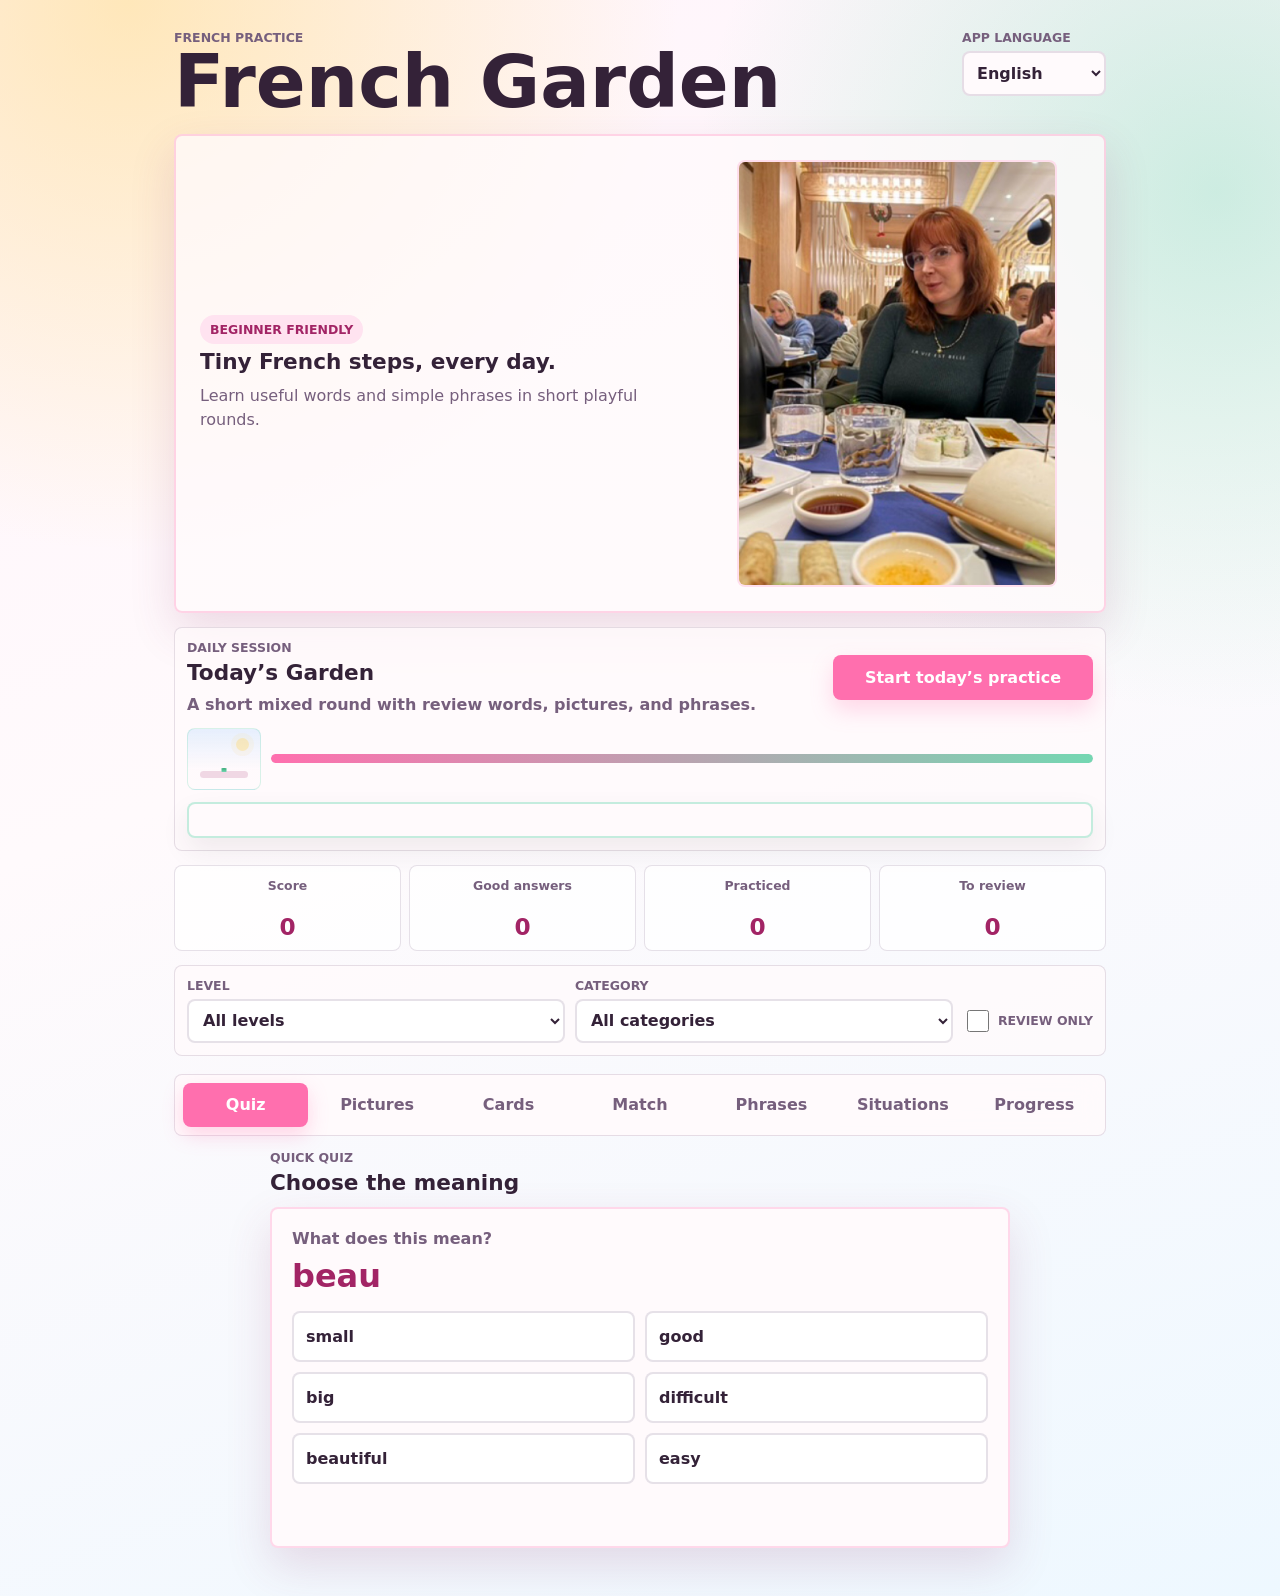
==== commit 53c7374f: "Add daily session growth animations" ====
--- a/index.html
+++ b/index.html
@@ -66,10 +66,23 @@
 
           <div id="today-session" class="today-session" hidden>
             <div class="today-meter">
-              <span id="today-progress-label"></span>
-              <span class="progress-track">
-                <span id="today-progress-bar"></span>
-              </span>
+              <div
+                class="daily-growth"
+                aria-hidden="true"
+                style="--daily-progress: 0%; --daily-progress-value: 0"
+              >
+                <span class="daily-growth-sun"></span>
+                <span class="daily-growth-soil"></span>
+                <span class="daily-growth-stem"></span>
+                <span class="daily-growth-leaf daily-growth-leaf-left"></span>
+                <span class="daily-growth-leaf daily-growth-leaf-right"></span>
+              </div>
+              <div>
+                <span id="today-progress-label"></span>
+                <span class="progress-track">
+                  <span id="today-progress-bar"></span>
+                </span>
+              </div>
             </div>
             <article id="today-card" class="today-card"></article>
           </div>
--- a/styles.css
+++ b/styles.css
@@ -271,13 +271,99 @@
 
 .today-meter {
   display: grid;
-  gap: 7px;
+  grid-template-columns: 74px minmax(0, 1fr);
+  align-items: center;
+  gap: 10px;
   color: var(--muted);
   font-size: 0.82rem;
   font-weight: 900;
   text-transform: uppercase;
 }
 
+.daily-growth {
+  --daily-progress: 0%;
+  --daily-progress-value: 0;
+  position: relative;
+  width: 74px;
+  height: 62px;
+  border: 1px solid rgba(116, 215, 178, 0.28);
+  border-radius: 8px;
+  background:
+    linear-gradient(180deg, rgba(142, 199, 255, 0.22), rgba(255, 250, 252, 0.9) 68%),
+    var(--white);
+  overflow: hidden;
+}
+
+.daily-growth-sun,
+.daily-growth-soil,
+.daily-growth-stem,
+.daily-growth-leaf {
+  position: absolute;
+  display: block;
+}
+
+.daily-growth-sun {
+  top: 9px;
+  right: 11px;
+  width: 13px;
+  height: 13px;
+  border-radius: 999px;
+  background: var(--lemon);
+  box-shadow: 0 0 0 5px rgba(255, 215, 106, 0.22);
+  opacity: calc(0.42 + var(--daily-progress-value) * 0.0058);
+}
+
+.daily-growth-soil {
+  left: 12px;
+  right: 12px;
+  bottom: 11px;
+  height: 7px;
+  border-radius: 999px;
+  background: rgba(162, 36, 101, 0.16);
+}
+
+.daily-growth-stem {
+  left: 50%;
+  bottom: 17px;
+  width: 5px;
+  height: 34px;
+  border-radius: 999px;
+  background: linear-gradient(180deg, #35a874, var(--mint));
+  transform: translateX(-50%) scaleY(calc(0.12 + var(--daily-progress-value) * 0.0088));
+  transform-origin: 50% 100%;
+  transition: transform 0.38s cubic-bezier(0.22, 1, 0.36, 1);
+}
+
+.daily-growth-leaf {
+  bottom: 30px;
+  width: 22px;
+  height: 13px;
+  border-radius: 999px 999px 2px 999px;
+  background: var(--mint);
+  opacity: clamp(0, calc((var(--daily-progress-value) - 18) / 82), 1);
+  transition:
+    opacity 0.24s ease,
+    transform 0.38s cubic-bezier(0.22, 1, 0.36, 1);
+}
+
+.daily-growth-leaf-left {
+  left: 17px;
+  transform: rotate(-28deg) scale(calc(0.45 + var(--daily-progress-value) * 0.0055));
+  transform-origin: 100% 80%;
+}
+
+.daily-growth-leaf-right {
+  right: 17px;
+  bottom: 39px;
+  border-radius: 999px 999px 999px 2px;
+  transform: rotate(28deg) scale(calc(0.35 + var(--daily-progress-value) * 0.0065));
+  transform-origin: 0 80%;
+}
+
+.daily-growth.is-complete .daily-growth-sun {
+  animation: sunPulse 0.72s ease-out both;
+}
+
 .today-card {
   display: grid;
   gap: 12px;
@@ -286,6 +372,60 @@
   background: var(--white);
   box-shadow: 0 12px 28px rgba(52, 34, 56, 0.08);
   padding: 16px;
+}
+
+.session-finish-button {
+  display: inline-flex;
+  align-items: center;
+  justify-content: center;
+  gap: 9px;
+}
+
+.finish-sprout {
+  width: 28px;
+  height: 28px;
+  color: white;
+  filter: drop-shadow(0 1px 0 rgba(162, 36, 101, 0.18));
+}
+
+.today-complete-mark {
+  display: grid;
+  place-items: center;
+  justify-self: start;
+  width: 58px;
+  height: 58px;
+  border-radius: 999px;
+  background: #e8fff5;
+  box-shadow: inset 0 0 0 2px rgba(116, 215, 178, 0.46);
+}
+
+.today-complete-sprout {
+  width: 42px;
+  height: 42px;
+  color: #35a874;
+}
+
+.sprout-icon {
+  display: block;
+  fill: none;
+  overflow: visible;
+  stroke: currentColor;
+  stroke-linecap: round;
+  stroke-linejoin: round;
+  stroke-width: 3;
+}
+
+.sprout-icon-leaf {
+  fill: currentColor;
+  opacity: 0;
+  stroke-width: 1.8;
+  transform-origin: 16px 18px;
+  animation: sproutLeafFade 0.36s 0.08s ease-out both;
+}
+
+.sprout-icon-stem,
+.sprout-icon-root {
+  animation: sproutLine 0.42s cubic-bezier(0.22, 1, 0.36, 1) both;
 }
 
 .today-card-heading {
@@ -965,6 +1105,46 @@
   }
 }
 
+@keyframes sproutLine {
+  from {
+    stroke-dasharray: 1 40;
+    stroke-dashoffset: 12;
+  }
+
+  to {
+    stroke-dasharray: 40 40;
+    stroke-dashoffset: 0;
+  }
+}
+
+@keyframes sproutLeafFade {
+  to {
+    opacity: 1;
+  }
+}
+
+@keyframes sunPulse {
+  45% {
+    transform: scale(1.18);
+  }
+}
+
+@media (prefers-reduced-motion: reduce) {
+  .daily-growth-stem,
+  .daily-growth-leaf,
+  .daily-growth.is-complete .daily-growth-sun,
+  .sprout-icon-leaf,
+  .sprout-icon-stem,
+  .sprout-icon-root {
+    animation: none;
+    transition: none;
+  }
+
+  .sprout-icon-leaf {
+    opacity: 1;
+  }
+}
+
 @media (min-width: 720px) {
   .app-shell {
     padding: 30px 24px 48px;
@@ -1106,6 +1286,23 @@
     padding: 14px;
   }
 
+  .today-meter {
+    grid-template-columns: 58px minmax(0, 1fr);
+  }
+
+  .daily-growth {
+    width: 58px;
+    height: 54px;
+  }
+
+  .daily-growth-leaf-left {
+    left: 12px;
+  }
+
+  .daily-growth-leaf-right {
+    right: 12px;
+  }
+
   .today-card-heading h3,
   .today-empty h3 {
     font-size: 1.35rem;
@@ -1113,6 +1310,11 @@
 
   .today-actions {
     grid-template-columns: 1fr;
+  }
+
+  .today-complete-mark {
+    width: 50px;
+    height: 50px;
   }
 
   .tab {
